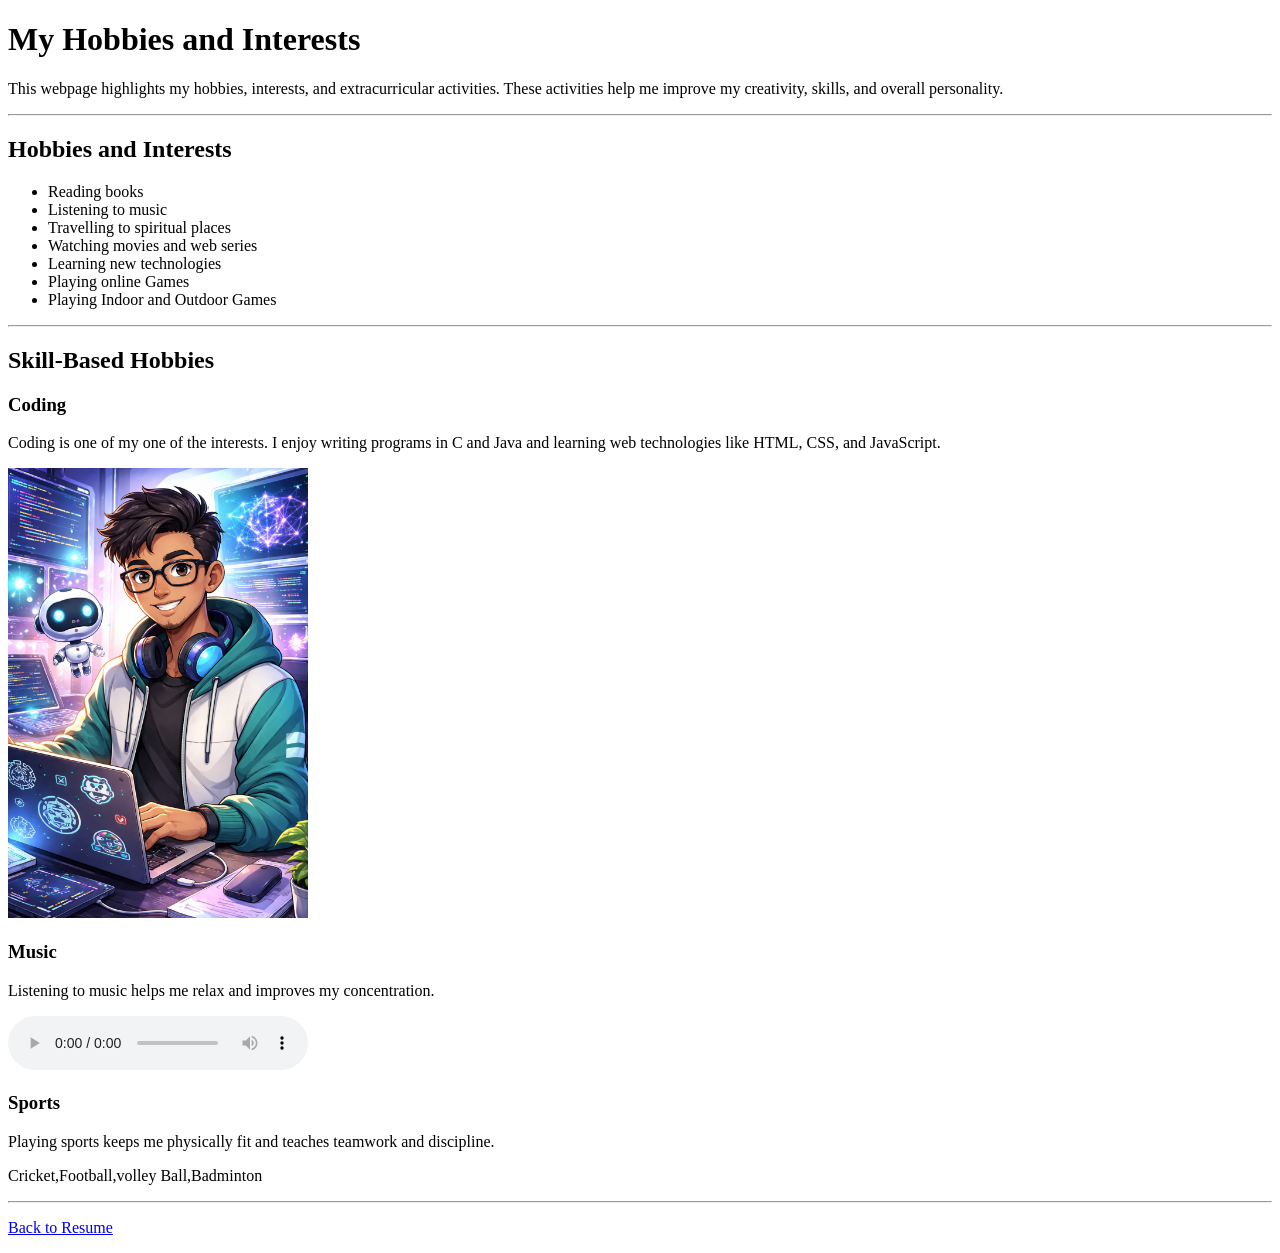
==== hobbies.html @ ff6e7f91 "first commit and adding all files and folders" ====
<!DOCTYPE html>
<html lang="en">

<head>
    <meta charset="UTF-8">
    <meta name="viewport" content="width=device-width, initial-scale=1.0">
    <title>Document</title>
</head>

<body>

    <h1>My Hobbies and Interests</h1>

    <p>
        This webpage highlights my hobbies, interests, and extracurricular activities.
        These activities help me improve my creativity, skills, and overall personality.
    </p>

    <hr>
    <section>
        <h2>Hobbies and Interests</h2>
        <ul>
            <li>Reading books</li>
            <li>Listening to music</li>
            <li>Travelling to spiritual places</li>
            <li>Watching movies and web series</li>
            <li>Learning new technologies</li>
            <li>Playing online Games</li>
            <li>Playing Indoor and Outdoor Games</li>
        </ul>
    </section>

    <hr>

    <!-- Skill-based Hobbies -->
    <section>
        <h2>Skill-Based Hobbies</h2>

        <h3>Coding</h3>
        <p>
            Coding is one of my one of the interests. I enjoy writing programs in C and Java
            and learning web technologies like HTML, CSS, and JavaScript.
        </p>
        <img src="\images\ai.jpeg" alt="Coding activity" width="300">

        <h3>Music</h3>
        <p>
            Listening to music helps me relax and improves my concentration.
        </p>
        <audio controls>
            <source src="\videos\Hanuman Chalisa Hanuman 320 Kbps.mp3" type="audio/mpeg">
            Your browser does not support the audio tag.
        </audio>

        <h3>Sports</h3>
        <p>
            Playing sports keeps me physically fit and teaches teamwork and discipline.
        </p>
        <P>Cricket,Football,volley Ball,Badminton</P>

    </section>

    <hr>

    <p>
        <a href="resume.html">Back to Resume</a>
    </p>



</body>

</html>
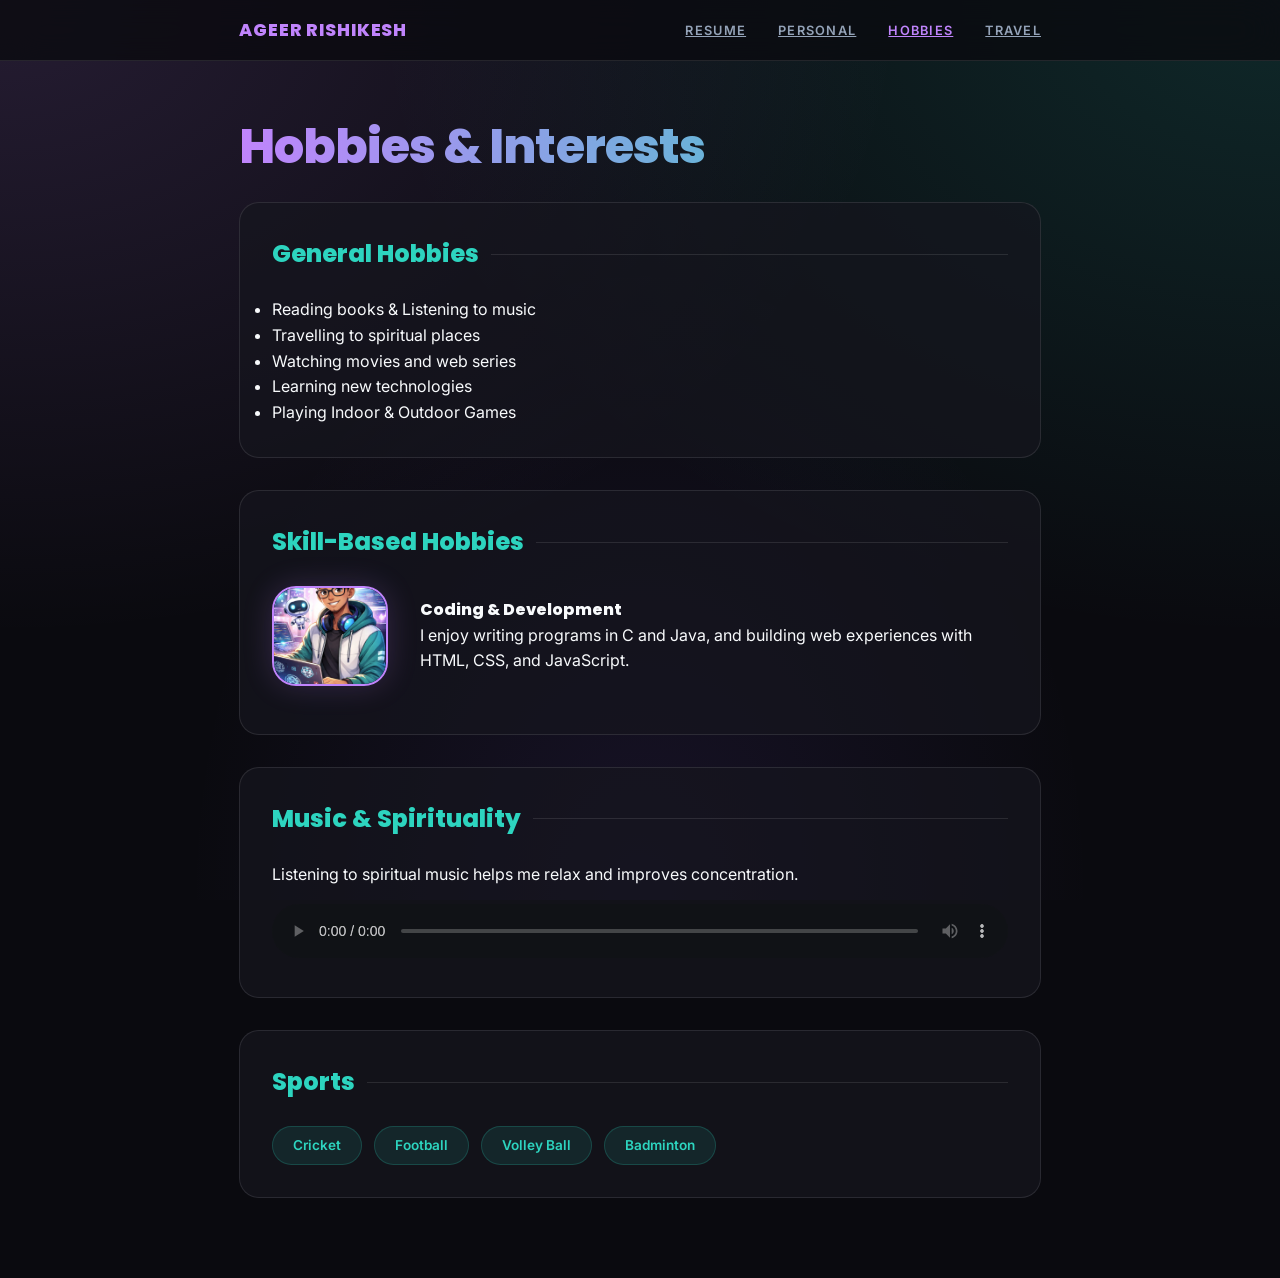
==== commit f536abac: "second commit" ====
--- a/hobbies.html
+++ b/hobbies.html
@@ -1,73 +1,74 @@
 <!DOCTYPE html>
 <html lang="en">
-
 <head>
     <meta charset="UTF-8">
     <meta name="viewport" content="width=device-width, initial-scale=1.0">
-    <title>Document</title>
+    <title>Hobbies & Interests | Ageer Rishikesh</title>
+    <link rel="stylesheet" href="resume.css">
 </head>
 
 <body>
 
-    <h1>My Hobbies and Interests</h1>
+<nav>
+    <div class="nav-container">
+        <div class="nav-brand">AGEER RISHIKESH</div>
+        <ul>
+            <li><a href="index.html">Resume</a></li>
+            <li><a href="personal.html">Personal</a></li>
+            <li><a href="hobbies.html" class="active">Hobbies</a></li>
+            <li><a href="travel.html">Travel</a></li>
+        </ul>
+    </div>
+</nav>
 
-    <p>
-        This webpage highlights my hobbies, interests, and extracurricular activities.
-        These activities help me improve my creativity, skills, and overall personality.
-    </p>
+<div class="container">
+    <header>
+        <h1>Hobbies & Interests</h1>
+    </header>
 
-    <hr>
-    <section>
-        <h2>Hobbies and Interests</h2>
-        <ul>
-            <li>Reading books</li>
-            <li>Listening to music</li>
-            <li>Travelling to spiritual places</li>
-            <li>Watching movies and web series</li>
-            <li>Learning new technologies</li>
-            <li>Playing online Games</li>
-            <li>Playing Indoor and Outdoor Games</li>
-        </ul>
-    </section>
+    <main>
+        <section>
+            <h3>General Hobbies</h3>
+            <ul>
+                <li>Reading books & Listening to music</li>
+                <li>Travelling to spiritual places</li>
+                <li>Watching movies and web series</li>
+                <li>Learning new technologies</li>
+                <li>Playing Indoor & Outdoor Games</li>
+            </ul>
+        </section>
 
-    <hr>
+        <section>
+            <h3>Skill-Based Hobbies</h3>
+            <div class="profile-header" style="margin-bottom: 1rem;">
+                <img src="images/ai.jpeg" alt="Coding" class="profile-avatar" style="width: 150px; height: 100px;">
+                <div>
+                    <h4>Coding & Development</h4>
+                    <p>I enjoy writing programs in C and Java, and building web experiences with HTML, CSS, and JavaScript.</p>
+                </div>
+            </div>
+        </section>
 
-    <!-- Skill-based Hobbies -->
-    <section>
-        <h2>Skill-Based Hobbies</h2>
+        <section>
+            <h3>Music & Spirituality</h3>
+            <p>Listening to spiritual music helps me relax and improves concentration.</p>
+            <audio controls>
+                <source src="videos/Hanuman Chalisa Hanuman 320 Kbps.mp3" type="audio/mpeg">
+                Your browser does not support the audio tag.
+            </audio>
+        </section>
 
-        <h3>Coding</h3>
-        <p>
-            Coding is one of my one of the interests. I enjoy writing programs in C and Java
-            and learning web technologies like HTML, CSS, and JavaScript.
-        </p>
-        <img src="\images\ai.jpeg" alt="Coding activity" width="300">
-
-        <h3>Music</h3>
-        <p>
-            Listening to music helps me relax and improves my concentration.
-        </p>
-        <audio controls>
-            <source src="\videos\Hanuman Chalisa Hanuman 320 Kbps.mp3" type="audio/mpeg">
-            Your browser does not support the audio tag.
-        </audio>
-
-        <h3>Sports</h3>
-        <p>
-            Playing sports keeps me physically fit and teaches teamwork and discipline.
-        </p>
-        <P>Cricket,Football,volley Ball,Badminton</P>
-
-    </section>
-
-    <hr>
-
-    <p>
-        <a href="resume.html">Back to Resume</a>
-    </p>
-
-
+        <section>
+            <h3>Sports</h3>
+            <div class="flex-list">
+                <span class="flex-item">Cricket</span>
+                <span class="flex-item">Football</span>
+                <span class="flex-item">Volley Ball</span>
+                <span class="flex-item">Badminton</span>
+            </div>
+        </section>
+    </main>
+</div>
 
 </body>
-
 </html>
--- a/resume.css
+++ b/resume.css
@@ -0,0 +1,260 @@
+@import url('https://fonts.googleapis.com/css2?family=Inter:wght@400;500;600&family=Poppins:wght@600;700;800&display=swap');
+
+:root {
+    --bg-main: #0a0a0f;
+    --card-bg: rgba(22, 22, 30, 0.7);
+    --primary: #c084fc; /* Electric Violet */
+    --secondary: #2dd4bf; /* Teal/Cyan */
+    --text-main: #f8fafc;
+    --text-muted: #94a3b8;
+    --border: rgba(255, 255, 255, 0.1);
+    --transition: all 0.3s cubic-bezier(0.4, 0, 0.2, 1);
+}
+
+* {
+    margin: 0;
+    padding: 0;
+    box-sizing: border-box;
+}
+
+body {
+    font-family: 'Inter', sans-serif;
+    background-color: var(--bg-main);
+    background-image: 
+        radial-gradient(at 0% 0%, rgba(192, 132, 252, 0.15) 0px, transparent 50%),
+        radial-gradient(at 100% 0%, rgba(45, 212, 191, 0.15) 0px, transparent 50%),
+        radial-gradient(at 50% 100%, rgba(139, 92, 246, 0.1) 0px, transparent 50%);
+    background-attachment: fixed;
+    color: var(--text-main);
+    line-height: 1.6;
+}
+
+.container {
+    max-width: 850px;
+    margin: 0 auto;
+    padding: 3rem 1.5rem;
+}
+
+/* Typography */
+h1, h2, h3, h4 {
+    font-family: 'Poppins', sans-serif;
+    font-weight: 800;
+}
+
+h1 { 
+    font-size: 3rem; 
+    letter-spacing: -0.02em;
+    background: linear-gradient(to right, var(--primary), var(--secondary));
+    -webkit-background-clip: text;
+    -webkit-text-fill-color: transparent;
+    margin-bottom: 1rem;
+}
+
+h3 {
+    font-size: 1.5rem;
+    color: var(--secondary);
+    margin-bottom: 1.5rem;
+    display: flex;
+    align-items: center;
+    gap: 0.75rem;
+}
+
+h3::after {
+    content: '';
+    flex: 1;
+    height: 1px;
+    background: var(--border);
+}
+
+/* Navigation */
+nav {
+    position: sticky;
+    top: 0;
+    z-index: 100;
+    backdrop-filter: blur(20px);
+    background: rgba(10, 10, 15, 0.8);
+    border-bottom: 1px solid var(--border);
+    padding: 1rem 0;
+}
+
+nav ul {
+    list-style: none;
+    display: flex;
+    gap: 2rem;
+}
+
+.nav-container {
+    max-width: 850px;
+    margin: 0 auto;
+    padding: 0 1.5rem;
+    display: flex;
+    justify-content: space-between;
+    align-items: center;
+}
+
+.nav-brand {
+    font-family: 'Poppins', sans-serif;
+    font-weight: 800;
+    font-size: 1.1rem;
+    color: var(--primary);
+    letter-spacing: 0.05em;
+    text-transform: uppercase;
+}
+
+nav a {
+    color: var(--text-muted);
+    font-weight: 600;
+    text-transform: uppercase;
+    font-size: 0.8rem;
+    letter-spacing: 0.1em;
+    transition: var(--transition);
+}
+
+nav a:hover, nav a.active {
+    color: var(--primary);
+}
+
+/* Modern Sections */
+section {
+    background: var(--card-bg);
+    border: 1px solid var(--border);
+    border-radius: 1.25rem;
+    padding: 2rem;
+    margin-bottom: 2rem;
+    transition: var(--transition);
+}
+
+section:hover {
+    border-color: var(--primary);
+    transform: translateY(-2px);
+    box-shadow: 0 20px 40px -15px rgba(192, 132, 252, 0.1);
+}
+
+/* Table */
+table {
+    width: 100%;
+    border-collapse: separate;
+    border-spacing: 0 0.5rem;
+}
+
+th {
+    text-align: left;
+    color: var(--secondary);
+    font-size: 0.8rem;
+    text-transform: uppercase;
+    padding: 0 1rem;
+}
+
+td {
+    background: rgba(255, 255, 255, 0.03);
+    padding: 1rem;
+    border-top: 1px solid var(--border);
+    border-bottom: 1px solid var(--border);
+}
+
+td:first-child { border-left: 1px solid var(--border); border-radius: 0.75rem 0 0 0.75rem; }
+td:last-child { border-right: 1px solid var(--border); border-radius: 0 0.75rem 0.75rem 0; }
+
+/* Profile Section */
+.profile-header {
+    display: flex;
+    align-items: center;
+    gap: 2rem;
+    margin-bottom: 3rem;
+}
+
+.profile-avatar {
+    width: 140px;
+    height: 140px;
+    border-radius: 1.5rem;
+    object-fit: cover;
+    border: 2px solid var(--primary);
+    box-shadow: 0 0 30px rgba(192, 132, 252, 0.2);
+}
+
+/* Flex List for Badges */
+.flex-list {
+    display: flex;
+    flex-wrap: wrap;
+    gap: 0.75rem;
+}
+
+.flex-item {
+    background: rgba(45, 212, 191, 0.1);
+    color: var(--secondary);
+    padding: 0.5rem 1.25rem;
+    border-radius: 99rem;
+    font-size: 0.85rem;
+    font-weight: 600;
+    border: 1px solid rgba(45, 212, 191, 0.2);
+}
+
+/* Item Grid (for Favourites) */
+.items-row {
+    display: flex;
+    flex-wrap: wrap;
+    gap: 1.5rem;
+}
+
+.item-card {
+    flex: 1 1 180px;
+    background: rgba(255, 255, 255, 0.03);
+    padding: 1rem;
+    border-radius: 1rem;
+    border: 1px solid var(--border);
+    transition: var(--transition);
+}
+
+.item-card:hover {
+    border-color: var(--primary);
+}
+
+.item-card img {
+    width: 100%;
+    aspect-ratio: 16/9;
+    object-fit: cover;
+    border-radius: 0.5rem;
+    margin-bottom: 0.75rem;
+}
+
+/* Simple Timeline */
+.timeline-simple {
+    border-left: 2px solid var(--primary);
+    padding-left: 2rem;
+}
+
+.event {
+    margin-bottom: 3rem;
+    position: relative;
+}
+
+.event::before {
+    content: '';
+    position: absolute;
+    left: -2.35rem;
+    top: 0.5rem;
+    width: 0.6rem;
+    height: 0.6rem;
+    background: var(--primary);
+    border-radius: 50%;
+    box-shadow: 0 0 10px var(--primary);
+}
+
+/* Media styling */
+audio {
+    width: 100%;
+    filter: invert(1) hue-rotate(180deg) brightness(1.5);
+    opacity: 0.7;
+    margin-top: 1rem;
+}
+
+/* Responsive */
+@media (max-width: 640px) {
+    .profile-header {
+        flex-direction: column;
+        text-align: center;
+        gap: 1rem;
+    }
+    h1 { font-size: 2.25rem; }
+    nav ul { gap: 1rem; font-size: 0.7rem; }
+}
